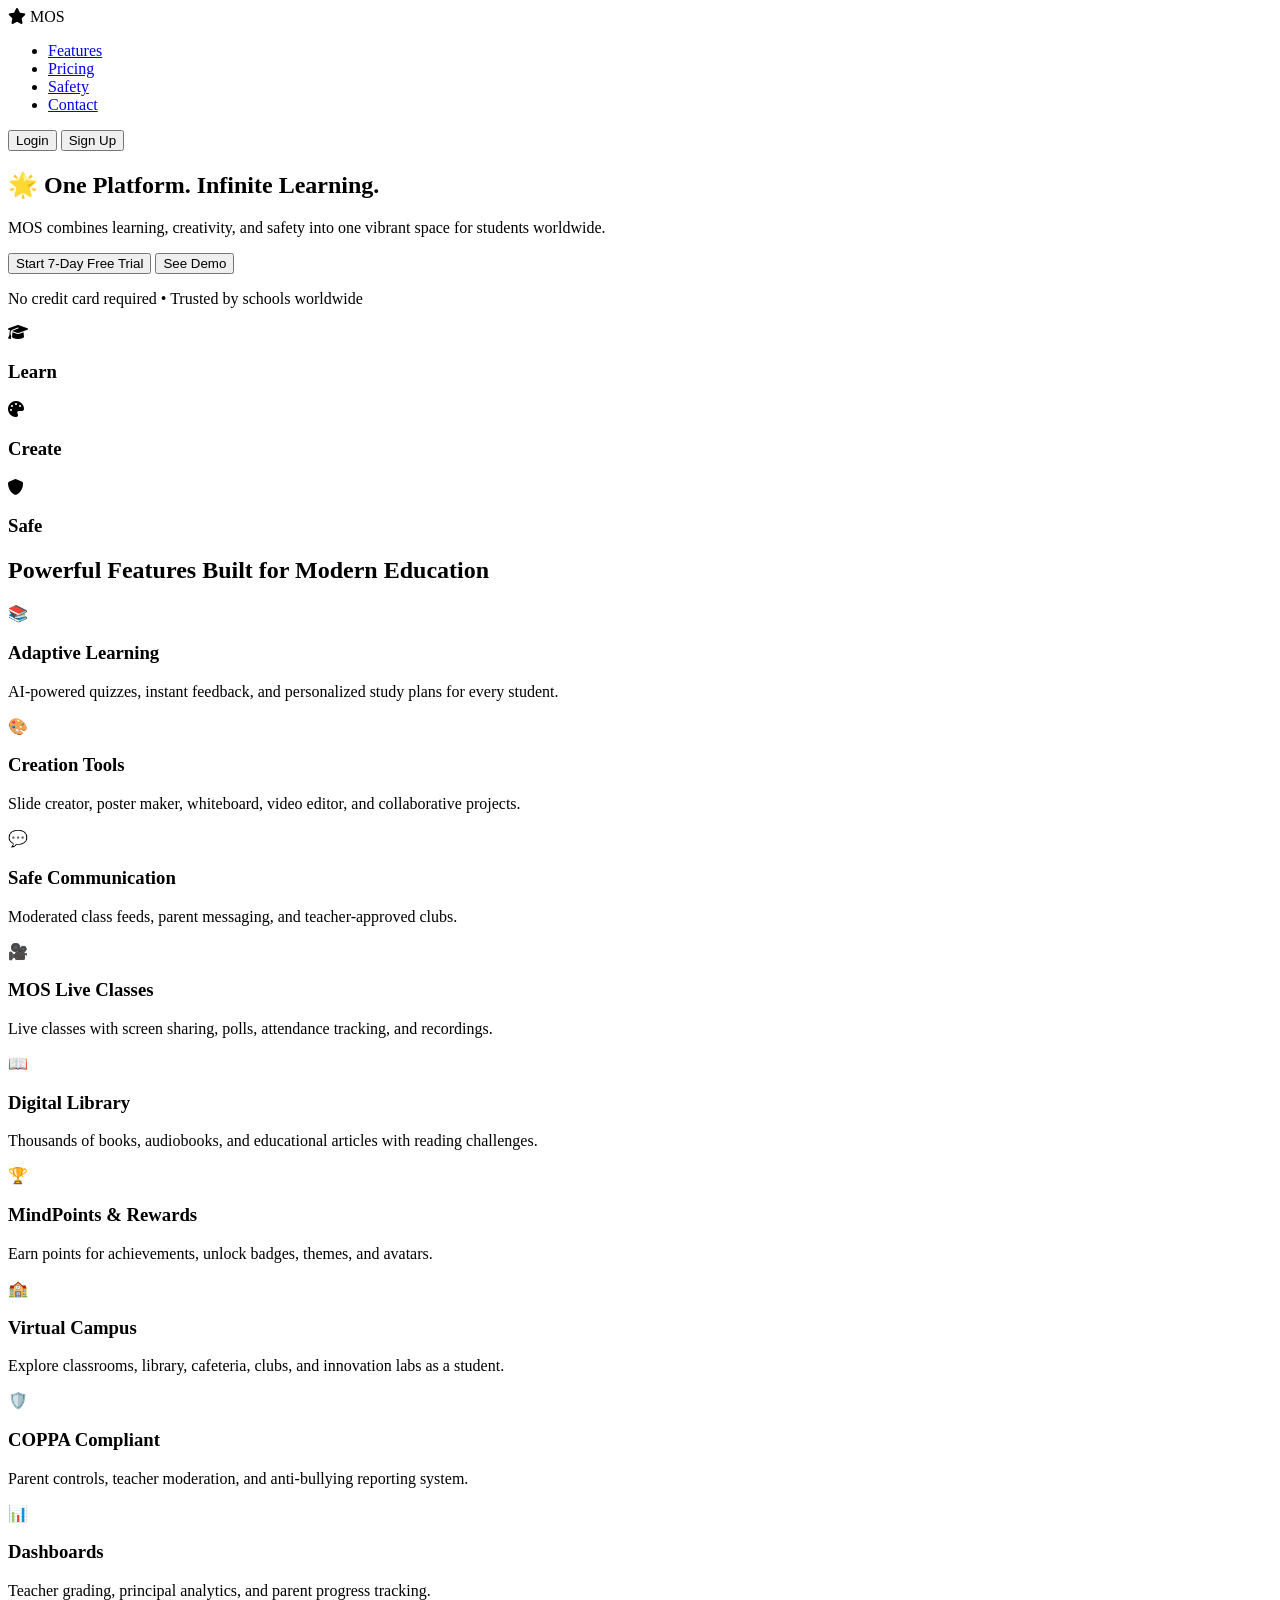
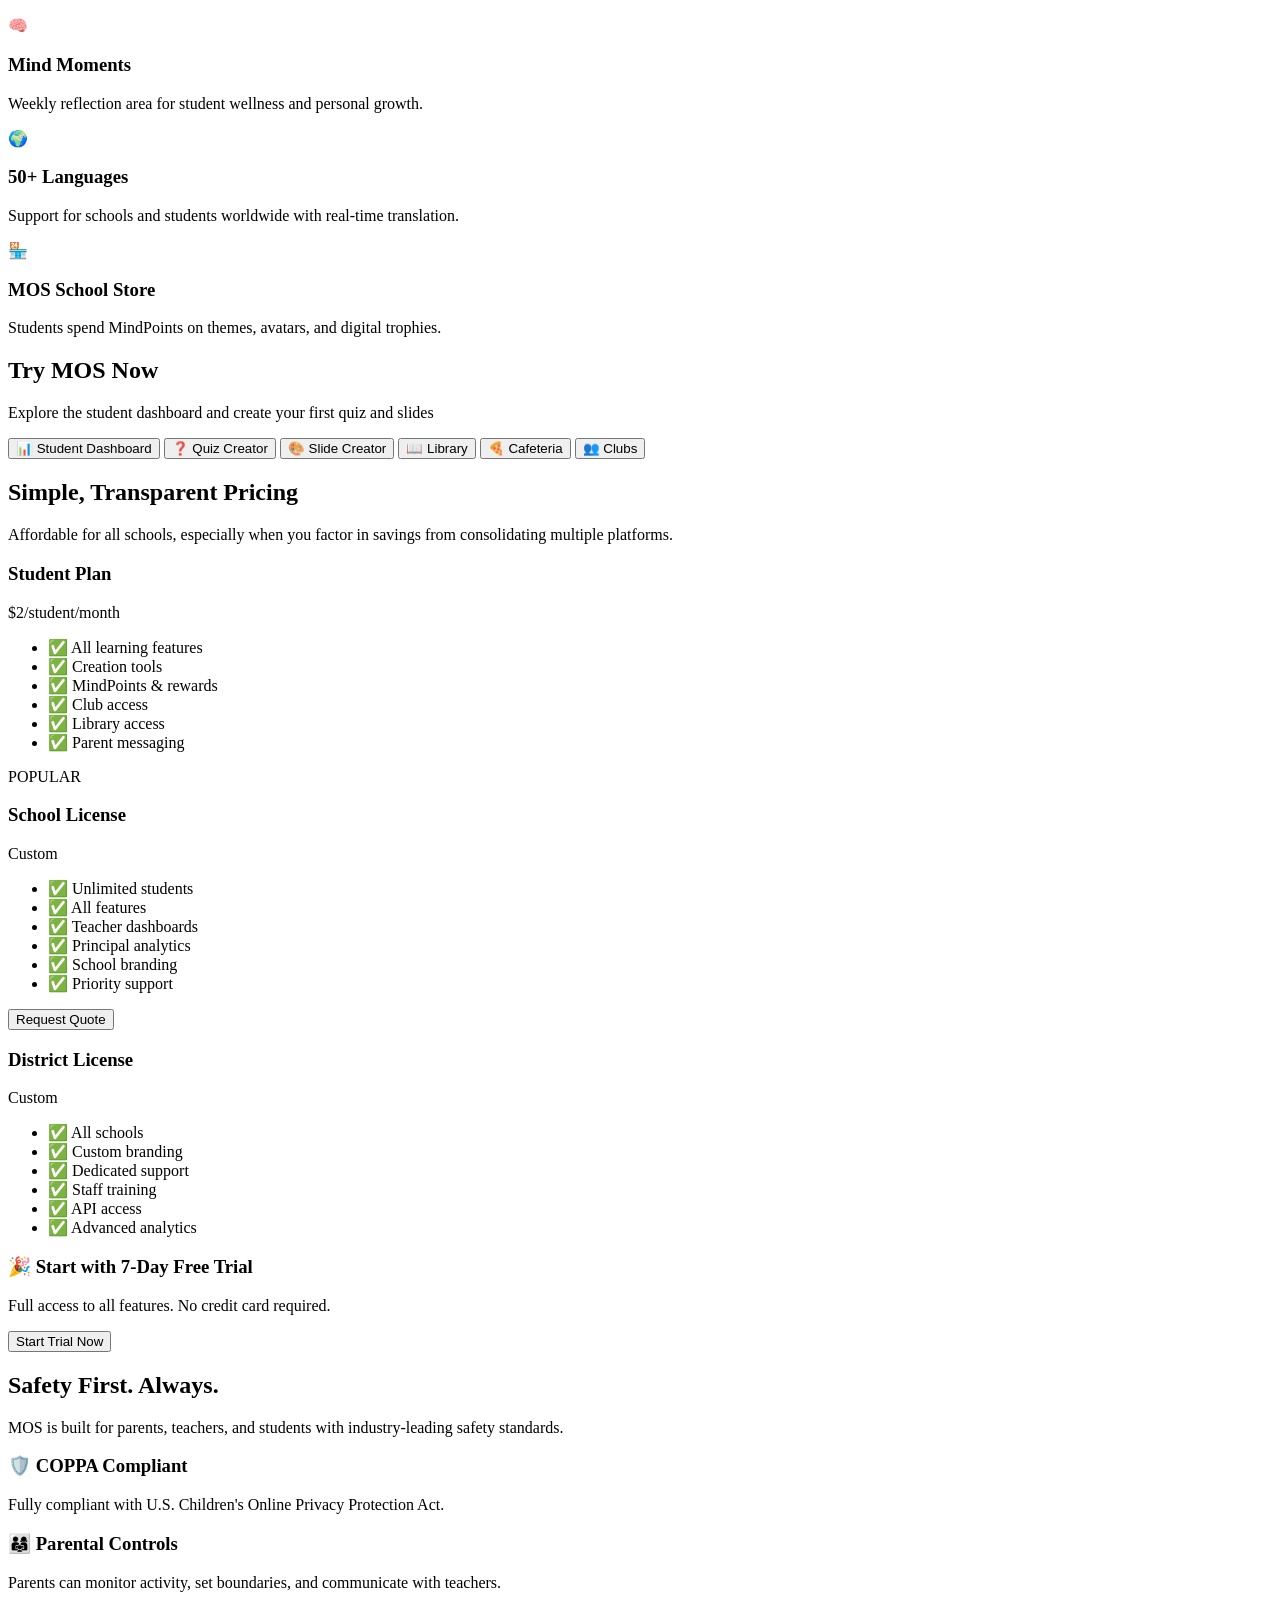
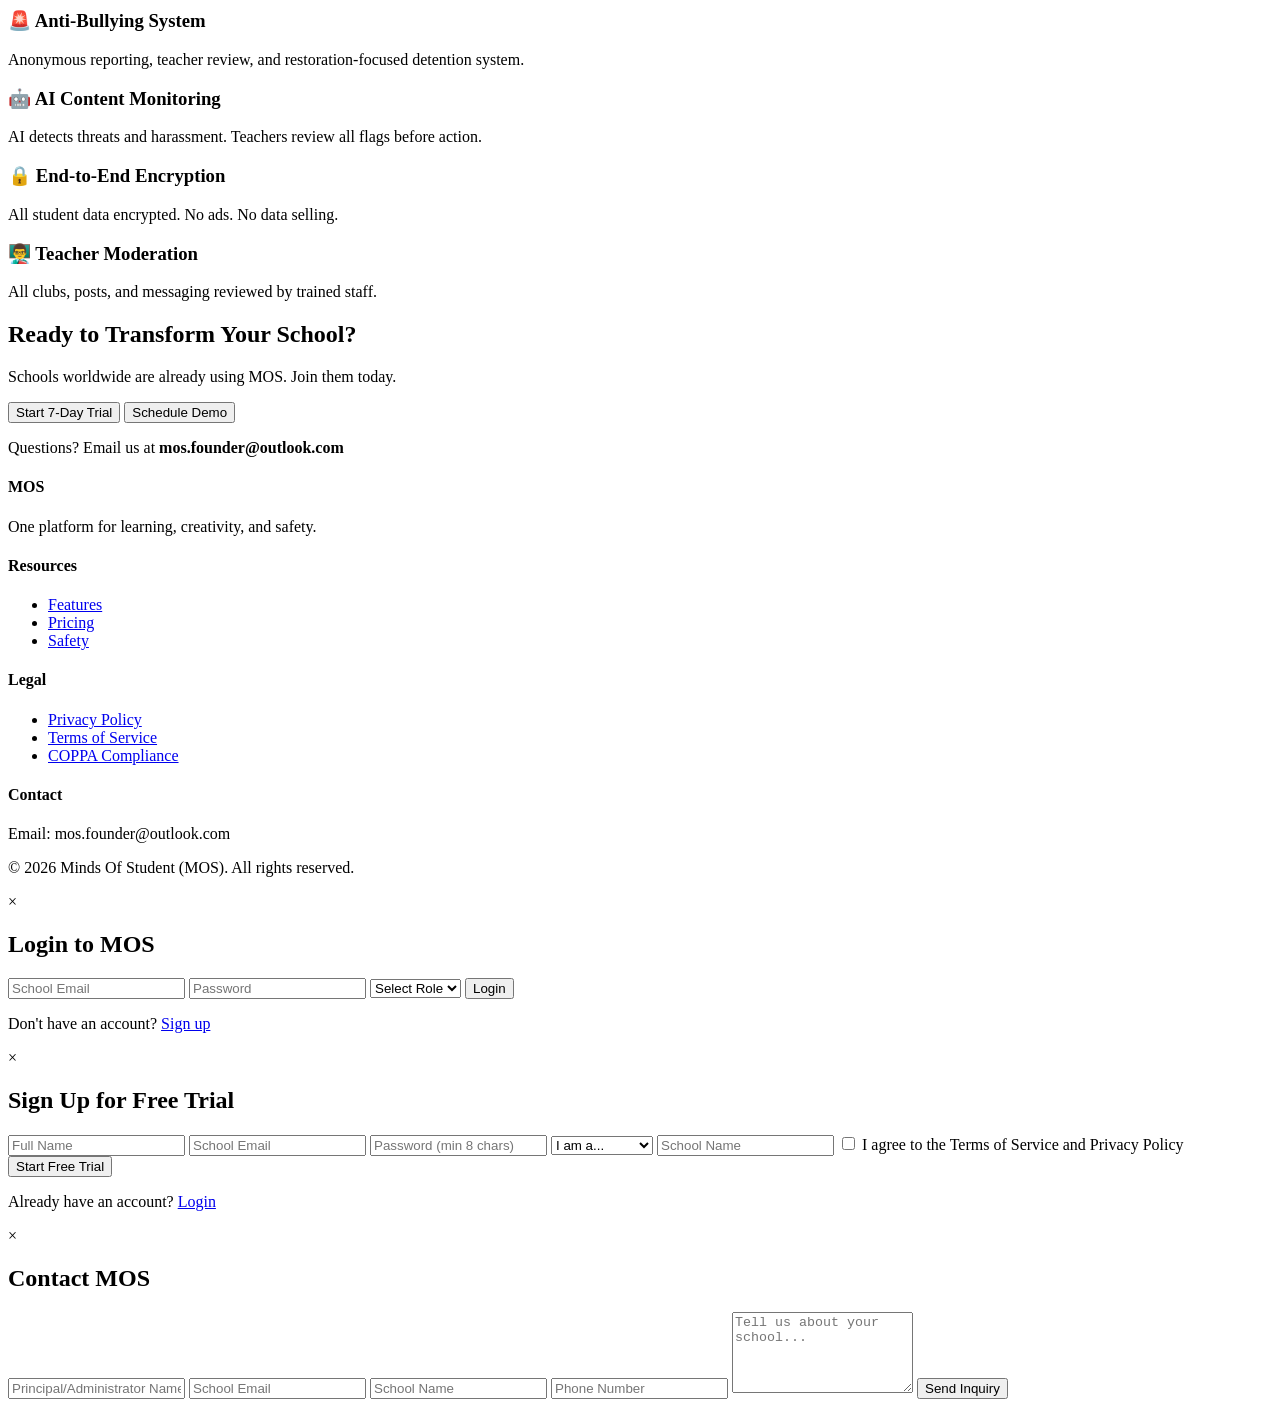
==== index.html @ 11fe9276 "Add MOS landing page with signup and trial" ====
<!DOCTYPE html>
<html lang="en">
<head>
    <meta charset="UTF-8">
    <meta name="viewport" content="width=device-width, initial-scale=1.0">
    <title>MOS - Minds Of Student | All-in-One Learning Platform</title>
    <link rel="stylesheet" href="styles.css">
    <link rel="stylesheet" href="https://cdnjs.cloudflare.com/ajax/libs/font-awesome/6.4.0/css/all.min.css">
</head>
<body>
    <!-- Navigation -->
    <nav class="navbar">
        <div class="container nav-container">
            <div class="logo">
                <i class="fas fa-star"></i>
                <span>MOS</span>
            </div>
            <ul class="nav-links">
                <li><a href="#features">Features</a></li>
                <li><a href="#pricing">Pricing</a></li>
                <li><a href="#safety">Safety</a></li>
                <li><a href="#contact">Contact</a></li>
            </ul>
            <div class="nav-auth">
                <button class="btn-secondary" onclick="openLoginModal()">Login</button>
                <button class="btn-primary" onclick="openSignupModal()">Sign Up</button>
            </div>
        </div>
    </nav>

    <!-- Hero Section -->
    <section class="hero">
        <div class="container hero-container">
            <div class="hero-content">
                <h1>🌟 One Platform. Infinite Learning.</h1>
                <p>MOS combines learning, creativity, and safety into one vibrant space for students worldwide.</p>
                <div class="hero-buttons">
                    <button class="btn-primary btn-large" onclick="openSignupModal()">Start 7-Day Free Trial</button>
                    <button class="btn-secondary btn-large" onclick="document.getElementById('demo').scrollIntoView({behavior: 'smooth'})">See Demo</button>
                </div>
                <p class="hero-note">No credit card required • Trusted by schools worldwide</p>
            </div>
            <div class="hero-image">
                <div class="hero-card">
                    <div class="card-content">
                        <i class="fas fa-graduation-cap"></i>
                        <h3>Learn</h3>
                    </div>
                </div>
                <div class="hero-card">
                    <div class="card-content">
                        <i class="fas fa-palette"></i>
                        <h3>Create</h3>
                    </div>
                </div>
                <div class="hero-card">
                    <div class="card-content">
                        <i class="fas fa-shield"></i>
                        <h3>Safe</h3>
                    </div>
                </div>
            </div>
        </div>
    </section>

    <!-- Features Section -->
    <section id="features" class="features">
        <div class="container">
            <h2>Powerful Features Built for Modern Education</h2>
            
            <div class="features-grid">
                <!-- Learning -->
                <div class="feature-card">
                    <div class="feature-icon">📚</div>
                    <h3>Adaptive Learning</h3>
                    <p>AI-powered quizzes, instant feedback, and personalized study plans for every student.</p>
                </div>

                <!-- Creativity -->
                <div class="feature-card">
                    <div class="feature-icon">🎨</div>
                    <h3>Creation Tools</h3>
                    <p>Slide creator, poster maker, whiteboard, video editor, and collaborative projects.</p>
                </div>

                <!-- Communication -->
                <div class="feature-card">
                    <div class="feature-icon">💬</div>
                    <h3>Safe Communication</h3>
                    <p>Moderated class feeds, parent messaging, and teacher-approved clubs.</p>
                </div>

                <!-- MOS Live -->
                <div class="feature-card">
                    <div class="feature-icon">🎥</div>
                    <h3>MOS Live Classes</h3>
                    <p>Live classes with screen sharing, polls, attendance tracking, and recordings.</p>
                </div>

                <!-- Library -->
                <div class="feature-card">
                    <div class="feature-icon">📖</div>
                    <h3>Digital Library</h3>
                    <p>Thousands of books, audiobooks, and educational articles with reading challenges.</p>
                </div>

                <!-- Gamification -->
                <div class="feature-card">
                    <div class="feature-icon">🏆</div>
                    <h3>MindPoints & Rewards</h3>
                    <p>Earn points for achievements, unlock badges, themes, and avatars.</p>
                </div>

                <!-- Virtual Campus -->
                <div class="feature-card">
                    <div class="feature-icon">🏫</div>
                    <h3>Virtual Campus</h3>
                    <p>Explore classrooms, library, cafeteria, clubs, and innovation labs as a student.</p>
                </div>

                <!-- Safety -->
                <div class="feature-card">
                    <div class="feature-icon">🛡️</div>
                    <h3>COPPA Compliant</h3>
                    <p>Parent controls, teacher moderation, and anti-bullying reporting system.</p>
                </div>

                <!-- Analytics -->
                <div class="feature-card">
                    <div class="feature-icon">📊</div>
                    <h3>Dashboards</h3>
                    <p>Teacher grading, principal analytics, and parent progress tracking.</p>
                </div>

                <!-- Mind Moments -->
                <div class="feature-card">
                    <div class="feature-icon">🧠</div>
                    <h3>Mind Moments</h3>
                    <p>Weekly reflection area for student wellness and personal growth.</p>
                </div>

                <!-- Multilingual -->
                <div class="feature-card">
                    <div class="feature-icon">🌍</div>
                    <h3>50+ Languages</h3>
                    <p>Support for schools and students worldwide with real-time translation.</p>
                </div>

                <!-- School Store -->
                <div class="feature-card">
                    <div class="feature-icon">🏪</div>
                    <h3>MOS School Store</h3>
                    <p>Students spend MindPoints on themes, avatars, and digital trophies.</p>
                </div>
            </div>
        </div>
    </section>

    <!-- Demo Section -->
    <section id="demo" class="demo">
        <div class="container">
            <h2>Try MOS Now</h2>
            <p>Explore the student dashboard and create your first quiz and slides</p>
            
            <div class="demo-buttons">
                <button class="btn-primary" onclick="goToApp('dashboard')">📊 Student Dashboard</button>
                <button class="btn-primary" onclick="goToApp('quiz')">❓ Quiz Creator</button>
                <button class="btn-primary" onclick="goToApp('slides')">🎨 Slide Creator</button>
                <button class="btn-primary" onclick="goToApp('library')">📖 Library</button>
                <button class="btn-primary" onclick="goToApp('cafeteria')">🍕 Cafeteria</button>
                <button class="btn-primary" onclick="goToApp('clubs')">👥 Clubs</button>
            </div>
        </div>
    </section>

    <!-- Pricing Section -->
    <section id="pricing" class="pricing">
        <div class="container">
            <h2>Simple, Transparent Pricing</h2>
            <p>Affordable for all schools, especially when you factor in savings from consolidating multiple platforms.</p>
            
            <div class="pricing-grid">
                <div class="pricing-card">
                    <h3>Student Plan</h3>
                    <p class="price">$2<span>/student/month</span></p>
                    <ul>
                        <li>✅ All learning features</li>
                        <li>✅ Creation tools</li>
                        <li>✅ MindPoints & rewards</li>
                        <li>✅ Club access</li>
                        <li>✅ Library access</li>
                        <li>✅ Parent messaging</li>
                    </ul>
                </div>

                <div class="pricing-card featured">
                    <div class="badge">POPULAR</div>
                    <h3>School License</h3>
                    <p class="price">Custom</p>
                    <ul>
                        <li>✅ Unlimited students</li>
                        <li>✅ All features</li>
                        <li>✅ Teacher dashboards</li>
                        <li>✅ Principal analytics</li>
                        <li>✅ School branding</li>
                        <li>✅ Priority support</li>
                    </ul>
                    <button class="btn-primary btn-full" onclick="openContactModal()">Request Quote</button>
                </div>

                <div class="pricing-card">
                    <h3>District License</h3>
                    <p class="price">Custom</p>
                    <ul>
                        <li>✅ All schools</li>
                        <li>✅ Custom branding</li>
                        <li>✅ Dedicated support</li>
                        <li>✅ Staff training</li>
                        <li>✅ API access</li>
                        <li>✅ Advanced analytics</li>
                    </ul>
                </div>
            </div>

            <div class="trial-banner">
                <h3>🎉 Start with 7-Day Free Trial</h3>
                <p>Full access to all features. No credit card required.</p>
                <button class="btn-primary btn-large" onclick="openSignupModal()">Start Trial Now</button>
            </div>
        </div>
    </section>

    <!-- Safety Section -->
    <section id="safety" class="safety">
        <div class="container">
            <h2>Safety First. Always.</h2>
            <p>MOS is built for parents, teachers, and students with industry-leading safety standards.</p>
            
            <div class="safety-grid">
                <div class="safety-card">
                    <h3>🛡️ COPPA Compliant</h3>
                    <p>Fully compliant with U.S. Children's Online Privacy Protection Act.</p>
                </div>
                <div class="safety-card">
                    <h3>👨‍👩‍👧 Parental Controls</h3>
                    <p>Parents can monitor activity, set boundaries, and communicate with teachers.</p>
                </div>
                <div class="safety-card">
                    <h3>🚨 Anti-Bullying System</h3>
                    <p>Anonymous reporting, teacher review, and restoration-focused detention system.</p>
                </div>
                <div class="safety-card">
                    <h3>🤖 AI Content Monitoring</h3>
                    <p>AI detects threats and harassment. Teachers review all flags before action.</p>
                </div>
                <div class="safety-card">
                    <h3>🔒 End-to-End Encryption</h3>
                    <p>All student data encrypted. No ads. No data selling.</p>
                </div>
                <div class="safety-card">
                    <h3>👨‍🏫 Teacher Moderation</h3>
                    <p>All clubs, posts, and messaging reviewed by trained staff.</p>
                </div>
            </div>
        </div>
    </section>

    <!-- Contact Section -->
    <section id="contact" class="contact">
        <div class="container">
            <h2>Ready to Transform Your School?</h2>
            <p>Schools worldwide are already using MOS. Join them today.</p>
            
            <div class="contact-buttons">
                <button class="btn-primary btn-large" onclick="openSignupModal()">Start 7-Day Trial</button>
                <button class="btn-secondary btn-large" onclick="openContactModal()">Schedule Demo</button>
            </div>

            <div class="contact-info">
                <p>Questions? Email us at <strong>mos.founder@outlook.com</strong></p>
            </div>
        </div>
    </section>

    <!-- Footer -->
    <footer class="footer">
        <div class="container">
            <div class="footer-content">
                <div class="footer-section">
                    <h4>MOS</h4>
                    <p>One platform for learning, creativity, and safety.</p>
                </div>
                <div class="footer-section">
                    <h4>Resources</h4>
                    <ul>
                        <li><a href="#features">Features</a></li>
                        <li><a href="#pricing">Pricing</a></li>
                        <li><a href="#safety">Safety</a></li>
                    </ul>
                </div>
                <div class="footer-section">
                    <h4>Legal</h4>
                    <ul>
                        <li><a href="#privacy">Privacy Policy</a></li>
                        <li><a href="#terms">Terms of Service</a></li>
                        <li><a href="#coppa">COPPA Compliance</a></li>
                    </ul>
                </div>
                <div class="footer-section">
                    <h4>Contact</h4>
                    <p>Email: mos.founder@outlook.com</p>
                </div>
            </div>
            <div class="footer-bottom">
                <p>&copy; 2026 Minds Of Student (MOS). All rights reserved.</p>
            </div>
        </div>
    </footer>

    <!-- Login Modal -->
    <div id="loginModal" class="modal">
        <div class="modal-content">
            <span class="close" onclick="closeLoginModal()">&times;</span>
            <h2>Login to MOS</h2>
            <form onsubmit="handleLogin(event)">
                <input type="email" placeholder="School Email" required>
                <input type="password" placeholder="Password" required>
                <select required>
                    <option value="">Select Role</option>
                    <option value="student">Student</option>
                    <option value="teacher">Teacher</option>
                    <option value="staff">Staff</option>
                    <option value="parent">Parent</option>
                </select>
                <button type="submit" class="btn-primary btn-full">Login</button>
            </form>
            <p>Don't have an account? <a href="#" onclick="openSignupModal(); closeLoginModal();">Sign up</a></p>
        </div>
    </div>

    <!-- Signup Modal -->
    <div id="signupModal" class="modal">
        <div class="modal-content">
            <span class="close" onclick="closeSignupModal()">&times;</span>
            <h2>Sign Up for Free Trial</h2>
            <form onsubmit="handleSignup(event)">
                <input type="text" placeholder="Full Name" required>
                <input type="email" placeholder="School Email" required>
                <input type="password" placeholder="Password (min 8 chars)" minlength="8" required>
                <select required>
                    <option value="">I am a...</option>
                    <option value="student">Student</option>
                    <option value="teacher">Teacher</option>
                    <option value="staff">Staff Member</option>
                    <option value="parent">Parent</option>
                </select>
                <input type="text" placeholder="School Name" required>
                <label>
                    <input type="checkbox" required>
                    I agree to the Terms of Service and Privacy Policy
                </label>
                <button type="submit" class="btn-primary btn-full">Start Free Trial</button>
            </form>
            <p>Already have an account? <a href="#" onclick="openLoginModal(); closeSignupModal();">Login</a></p>
        </div>
    </div>

    <!-- Contact Modal -->
    <div id="contactModal" class="modal">
        <div class="modal-content">
            <span class="close" onclick="closeContactModal()">&times;</span>
            <h2>Contact MOS</h2>
            <form onsubmit="handleContact(event)">
                <input type="text" placeholder="Principal/Administrator Name" required>
                <input type="email" placeholder="School Email" required>
                <input type="text" placeholder="School Name" required>
                <input type="tel" placeholder="Phone Number" required>
                <textarea placeholder="Tell us about your school..." rows="5" required></textarea>
                <button type="submit" class="btn-primary btn-full">Send Inquiry</button>
            </form>
        </div>
    </div>

    <script src="app.js"></script>
</body>
</html>
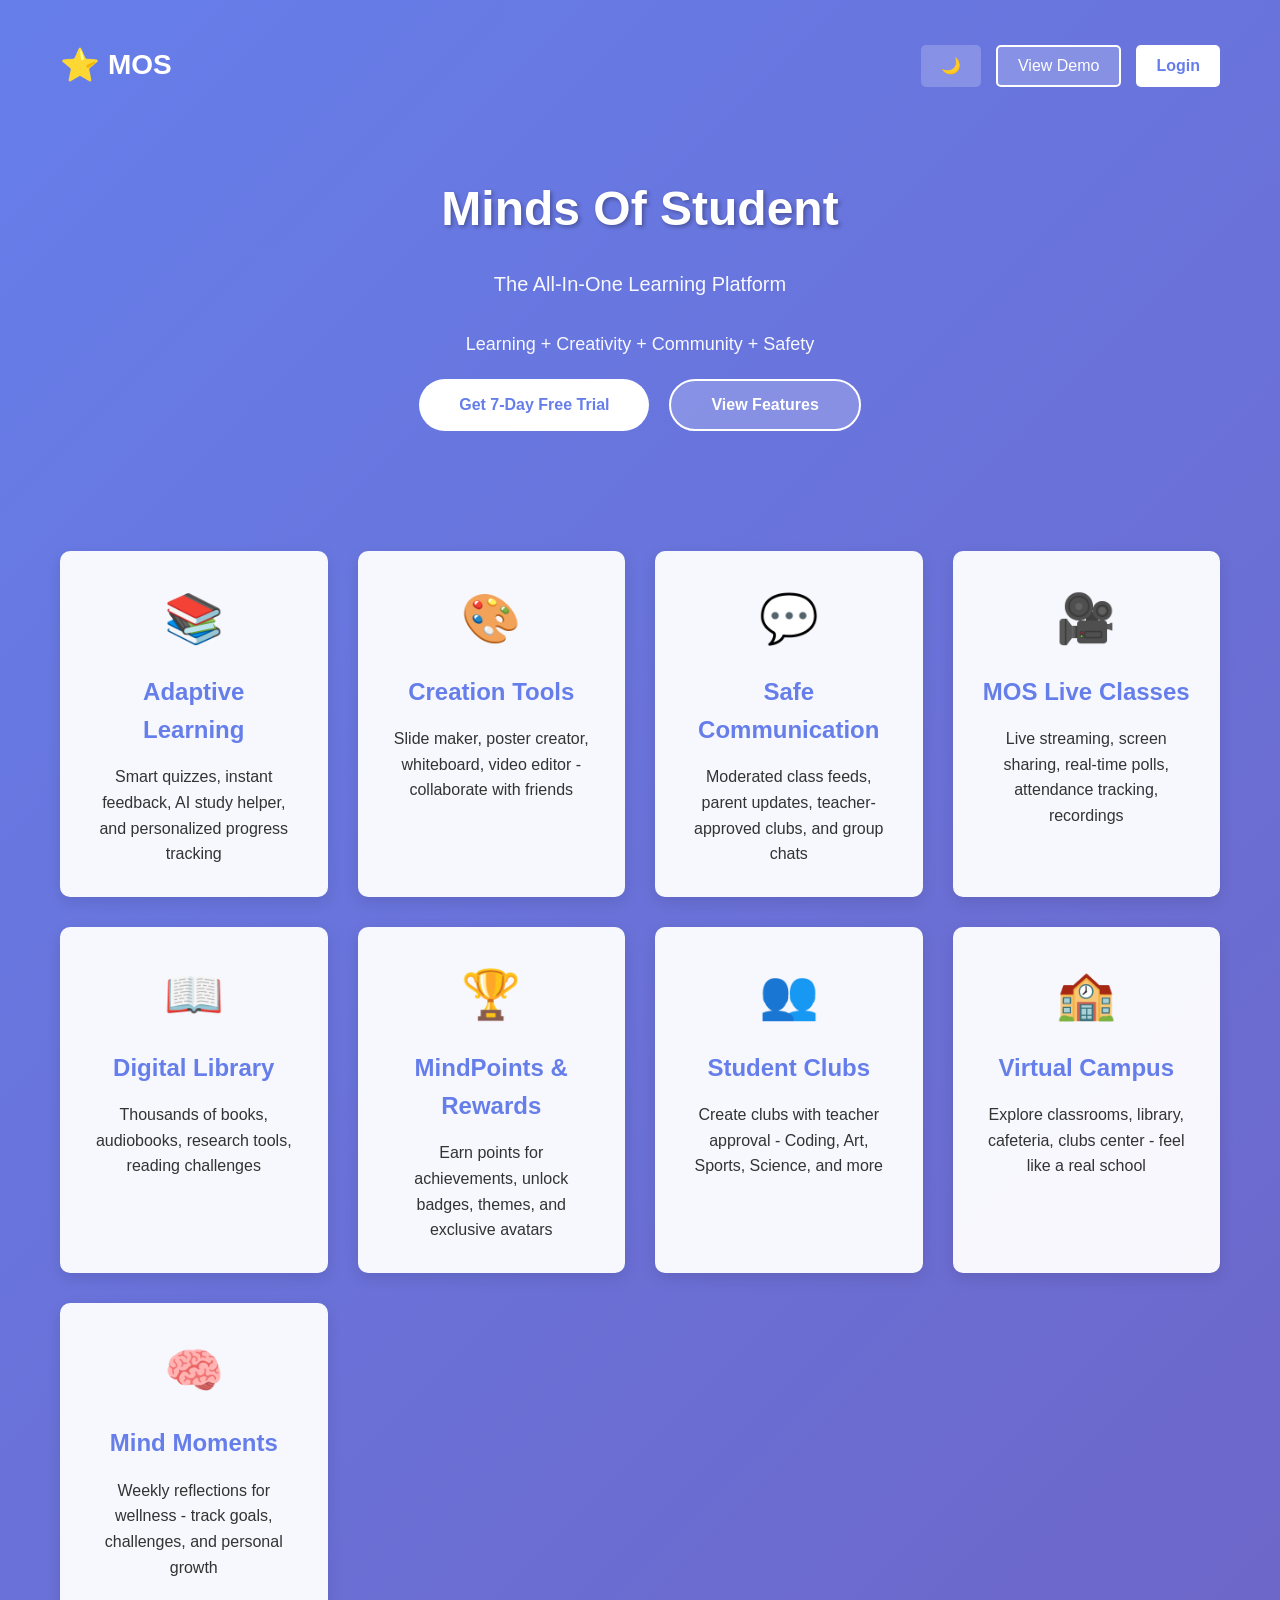
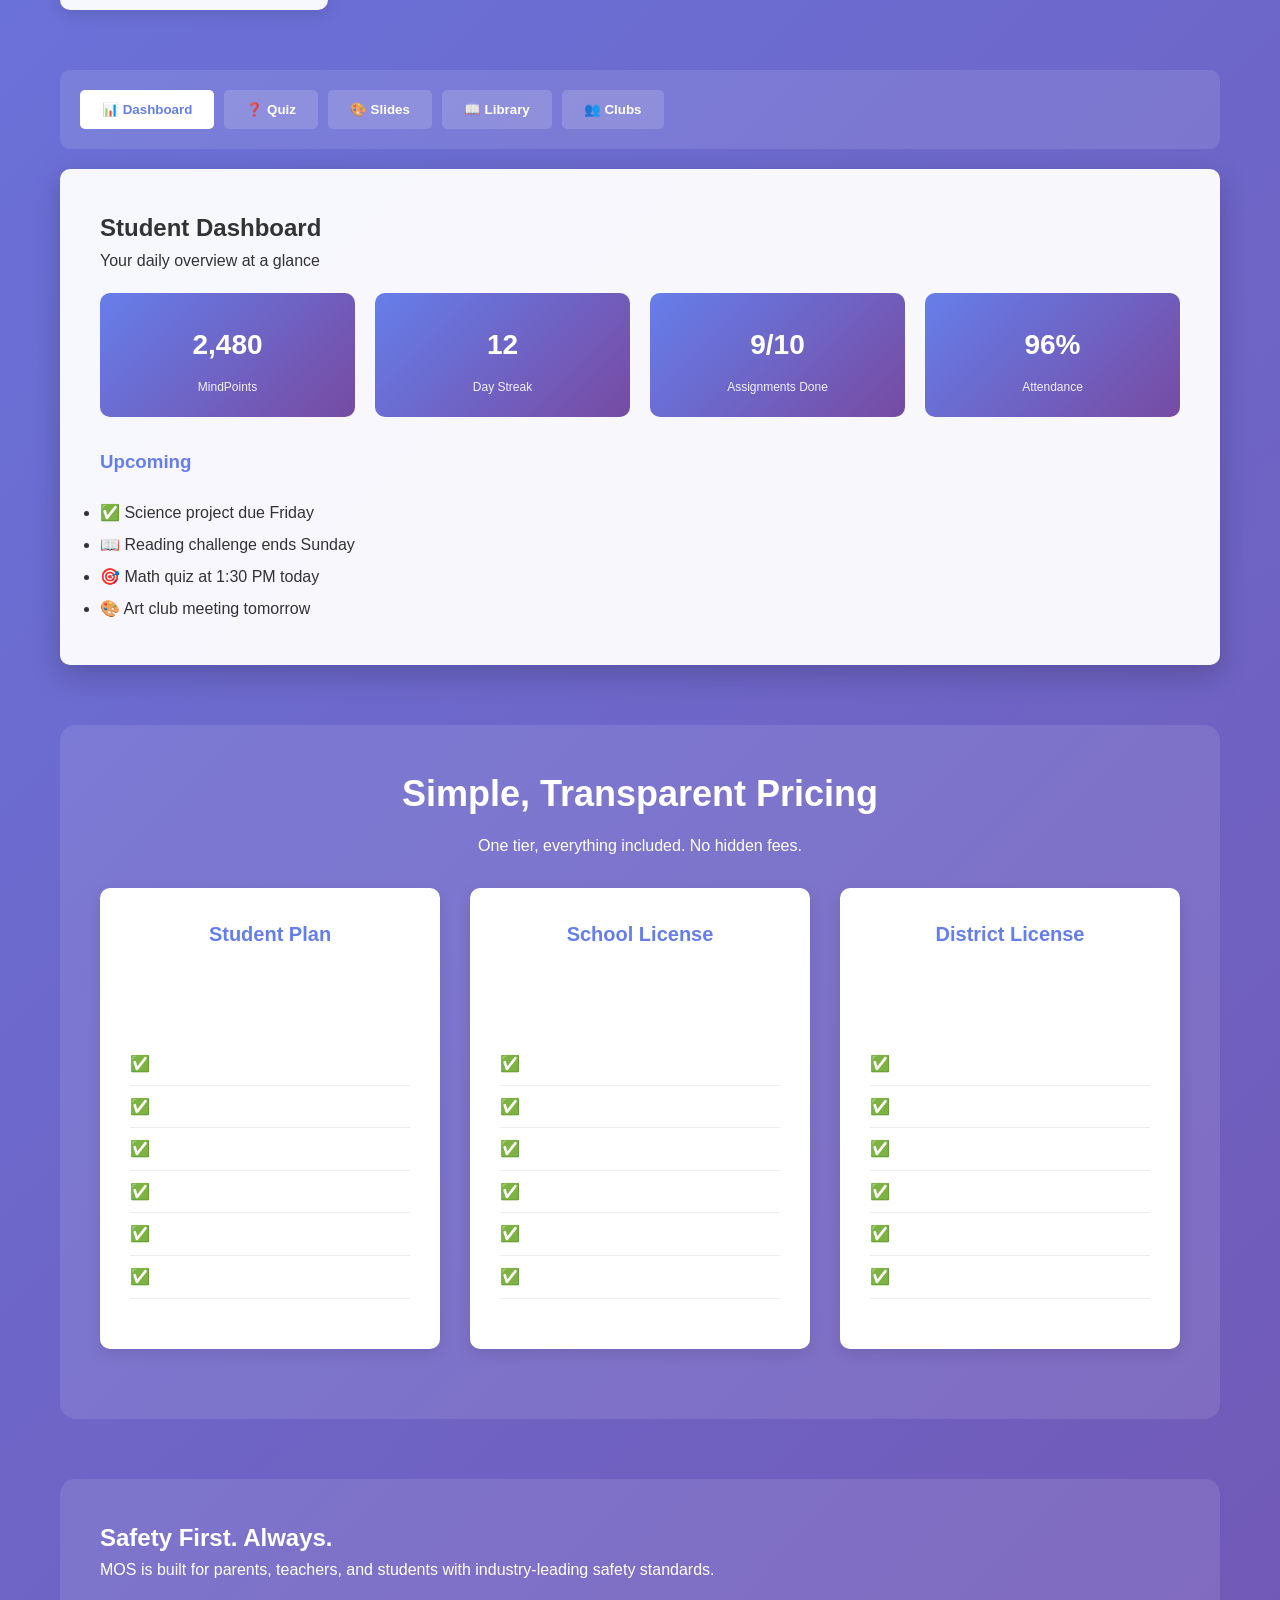
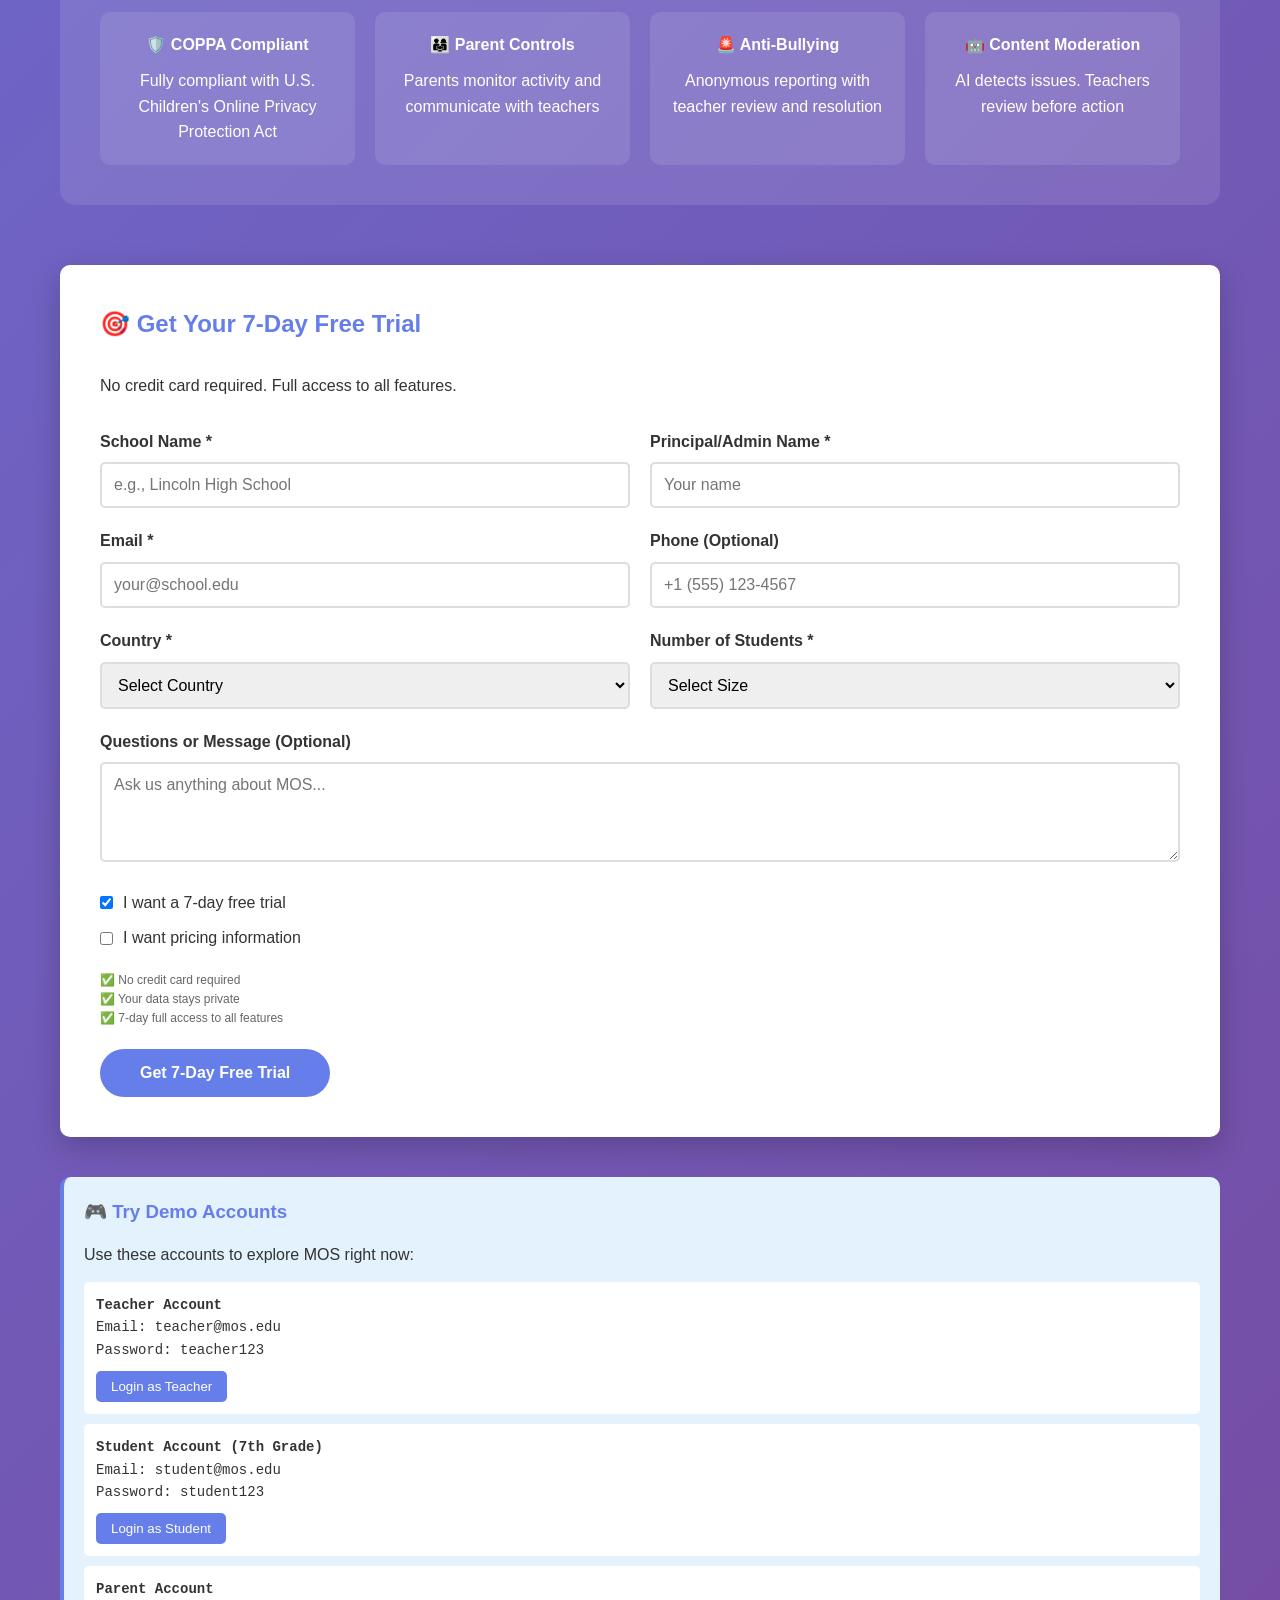
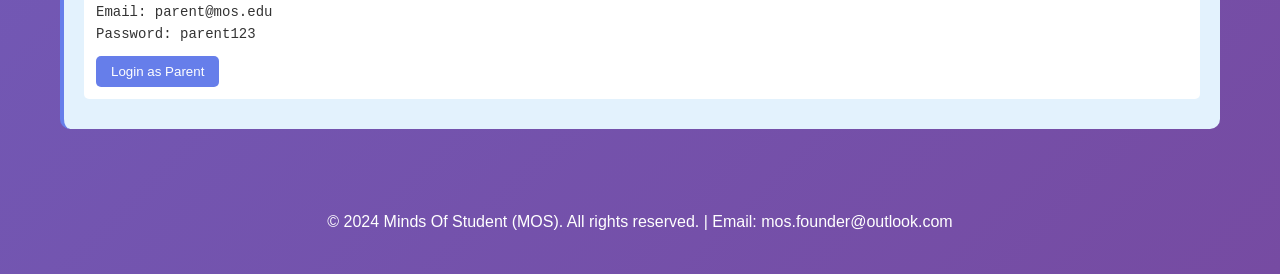
==== commit 057e348a: "Rebuild MOS with professional design matching StudentCircle style" ====
--- a/index.html
+++ b/index.html
@@ -3,186 +3,917 @@
 <head>
     <meta charset="UTF-8">
     <meta name="viewport" content="width=device-width, initial-scale=1.0">
-    <title>MOS - Minds Of Student | All-in-One Learning Platform</title>
-    <link rel="stylesheet" href="styles.css">
-    <link rel="stylesheet" href="https://cdnjs.cloudflare.com/ajax/libs/font-awesome/6.4.0/css/all.min.css">
+    <title>MOS - Minds Of Student | All-In-One Learning Platform</title>
+    <style>
+        * {
+            margin: 0;
+            padding: 0;
+            box-sizing: border-box;
+        }
+        
+        body {
+            font-family: 'Segoe UI', Tahoma, Geneva, Verdana, sans-serif;
+            line-height: 1.6;
+            color: #333;
+            background: linear-gradient(135deg, #667eea 0%, #764ba2 100%);
+            min-height: 100vh;
+        }
+        
+        body.dark-mode {
+            background: linear-gradient(135deg, #1a1a2e 0%, #16213e 100%);
+            color: #fff;
+        }
+        
+        .container {
+            max-width: 1200px;
+            margin: 0 auto;
+            padding: 20px;
+        }
+        
+        header {
+            display: flex;
+            justify-content: space-between;
+            align-items: center;
+            padding: 20px 0;
+            color: white;
+        }
+        
+        .logo {
+            font-size: 28px;
+            font-weight: bold;
+            display: flex;
+            align-items: center;
+            gap: 8px;
+        }
+        
+        .logo-star {
+            font-size: 32px;
+        }
+        
+        .nav-buttons {
+            display: flex;
+            gap: 15px;
+        }
+        
+        .nav-buttons button {
+            padding: 10px 20px;
+            border: none;
+            border-radius: 5px;
+            cursor: pointer;
+            font-size: 16px;
+            transition: all 0.3s;
+        }
+        
+        .nav-buttons .login-btn {
+            background: white;
+            color: #667eea;
+            font-weight: bold;
+        }
+        
+        .nav-buttons .login-btn:hover {
+            transform: scale(1.05);
+        }
+        
+        .nav-buttons .demo-btn {
+            background: rgba(255,255,255,0.2);
+            color: white;
+            border: 2px solid white;
+        }
+        
+        .nav-buttons .demo-btn:hover {
+            background: rgba(255,255,255,0.3);
+        }
+        
+        .theme-toggle {
+            background: rgba(255,255,255,0.2);
+            color: white;
+            border: none;
+            padding: 10px 15px;
+            border-radius: 5px;
+            cursor: pointer;
+            font-size: 20px;
+        }
+        
+        .hero {
+            text-align: center;
+            color: white;
+            padding: 60px 20px;
+        }
+        
+        .hero h1 {
+            font-size: 48px;
+            margin-bottom: 20px;
+            text-shadow: 2px 2px 4px rgba(0,0,0,0.3);
+        }
+        
+        .hero p {
+            font-size: 20px;
+            margin-bottom: 30px;
+            opacity: 0.95;
+        }
+        
+        .hero-buttons {
+            display: flex;
+            gap: 20px;
+            justify-content: center;
+            flex-wrap: wrap;
+        }
+        
+        .btn-primary, .btn-secondary {
+            padding: 15px 40px;
+            font-size: 16px;
+            border: none;
+            border-radius: 50px;
+            cursor: pointer;
+            font-weight: bold;
+            transition: all 0.3s;
+        }
+        
+        .btn-primary {
+            background: white;
+            color: #667eea;
+        }
+        
+        .btn-primary:hover {
+            transform: scale(1.05);
+            box-shadow: 0 10px 30px rgba(0,0,0,0.2);
+        }
+        
+        .btn-secondary {
+            background: rgba(255,255,255,0.2);
+            color: white;
+            border: 2px solid white;
+        }
+        
+        .btn-secondary:hover {
+            background: rgba(255,255,255,0.3);
+        }
+        
+        .features {
+            display: grid;
+            grid-template-columns: repeat(auto-fit, minmax(250px, 1fr));
+            gap: 30px;
+            margin: 60px 0;
+        }
+        
+        .feature-card {
+            background: rgba(255,255,255,0.95);
+            padding: 30px;
+            border-radius: 10px;
+            text-align: center;
+            box-shadow: 0 5px 15px rgba(0,0,0,0.1);
+            transition: all 0.3s;
+        }
+        
+        body.dark-mode .feature-card {
+            background: rgba(30,30,46,0.95);
+            color: white;
+        }
+        
+        .feature-card:hover {
+            transform: translateY(-10px);
+            box-shadow: 0 15px 30px rgba(0,0,0,0.2);
+        }
+        
+        .feature-card h3 {
+            font-size: 24px;
+            margin: 15px 0;
+            color: #667eea;
+        }
+        
+        body.dark-mode .feature-card h3 {
+            color: #00d4ff;
+        }
+        
+        .feature-icon {
+            font-size: 48px;
+        }
+        
+        .demo-tabs {
+            background: rgba(255,255,255,0.1);
+            padding: 20px;
+            border-radius: 10px;
+            margin: 40px 0 20px 0;
+            display: flex;
+            gap: 10px;
+            flex-wrap: wrap;
+        }
+        
+        .demo-tab {
+            background: rgba(255,255,255,0.15);
+            color: white;
+            border: 2px solid transparent;
+            padding: 10px 20px;
+            border-radius: 5px;
+            cursor: pointer;
+            transition: all 0.3s;
+            font-weight: bold;
+        }
+        
+        .demo-tab.active {
+            background: white;
+            color: #667eea;
+            border-color: white;
+        }
+        
+        .demo-tab:hover {
+            background: rgba(255,255,255,0.25);
+        }
+        
+        .demo-section {
+            background: rgba(255,255,255,0.95);
+            padding: 40px;
+            border-radius: 10px;
+            margin: 20px 0 40px 0;
+            box-shadow: 0 10px 30px rgba(0,0,0,0.2);
+            display: none;
+        }
+        
+        body.dark-mode .demo-section {
+            background: rgba(30,30,46,0.95);
+            color: white;
+        }
+        
+        .demo-section.active {
+            display: block;
+            animation: fadeIn 0.3s ease;
+        }
+        
+        @keyframes fadeIn {
+            from { opacity: 0; }
+            to { opacity: 1; }
+        }
+        
+        .dashboard-grid {
+            display: grid;
+            grid-template-columns: repeat(auto-fit, minmax(200px, 1fr));
+            gap: 20px;
+            margin: 20px 0;
+        }
+        
+        .dashboard-card {
+            background: linear-gradient(135deg, #667eea 0%, #764ba2 100%);
+            color: white;
+            padding: 20px;
+            border-radius: 10px;
+            text-align: center;
+        }
+        
+        .dashboard-card h3 {
+            font-size: 28px;
+            margin: 10px 0;
+        }
+        
+        .dashboard-card p {
+            font-size: 12px;
+            opacity: 0.9;
+        }
+        
+        .quiz-demo {
+            background: #f5f5f5;
+            padding: 20px;
+            border-radius: 10px;
+            margin: 15px 0;
+        }
+        
+        body.dark-mode .quiz-demo {
+            background: rgba(255,255,255,0.05);
+        }
+        
+        .quiz-question {
+            font-weight: bold;
+            margin-bottom: 15px;
+            font-size: 16px;
+        }
+        
+        .quiz-options {
+            display: grid;
+            gap: 10px;
+        }
+        
+        .quiz-option {
+            background: white;
+            border: 2px solid #ddd;
+            padding: 10px;
+            border-radius: 5px;
+            cursor: pointer;
+            transition: all 0.3s;
+        }
+        
+        body.dark-mode .quiz-option {
+            background: rgba(255,255,255,0.08);
+            border-color: #444;
+        }
+        
+        .quiz-option:hover {
+            border-color: #667eea;
+        }
+        
+        .quiz-option.selected {
+            background: #667eea;
+            color: white;
+            border-color: #667eea;
+        }
+        
+        .slides-demo {
+            background: linear-gradient(135deg, #667eea20 0%, #764ba220 100%);
+            padding: 30px;
+            border-radius: 10px;
+            margin: 15px 0;
+            min-height: 200px;
+            display: flex;
+            flex-direction: column;
+            justify-content: center;
+        }
+        
+        .slide-preview {
+            font-size: 48px;
+            margin-bottom: 20px;
+        }
+        
+        .slide-title {
+            font-size: 24px;
+            font-weight: bold;
+            margin-bottom: 10px;
+            color: #667eea;
+        }
+        
+        body.dark-mode .slide-title {
+            color: #00d4ff;
+        }
+        
+        .library-grid {
+            display: grid;
+            grid-template-columns: repeat(auto-fill, minmax(150px, 1fr));
+            gap: 15px;
+            margin: 20px 0;
+        }
+        
+        .book-card {
+            background: linear-gradient(135deg, #667eea 0%, #764ba2 100%);
+            color: white;
+            padding: 20px;
+            border-radius: 10px;
+            text-align: center;
+            cursor: pointer;
+            transition: all 0.3s;
+        }
+        
+        .book-card:hover {
+            transform: translateY(-5px);
+            box-shadow: 0 10px 20px rgba(0,0,0,0.2);
+        }
+        
+        .book-icon {
+            font-size: 40px;
+            margin-bottom: 10px;
+        }
+        
+        .book-title {
+            font-weight: bold;
+            font-size: 14px;
+        }
+        
+        .pricing-section {
+            background: rgba(255,255,255,0.1);
+            padding: 40px;
+            border-radius: 15px;
+            text-align: center;
+            color: white;
+            margin: 60px 0;
+        }
+        
+        body.dark-mode .pricing-section {
+            background: rgba(30,30,46,0.5);
+        }
+        
+        .pricing-section h2 {
+            font-size: 36px;
+            margin-bottom: 10px;
+        }
+        
+        .price {
+            font-size: 48px;
+            font-weight: bold;
+            margin: 20px 0;
+        }
+        
+        .pricing-grid {
+            display: grid;
+            grid-template-columns: repeat(auto-fit, minmax(250px, 1fr));
+            gap: 30px;
+            margin: 30px 0;
+        }
+        
+        .pricing-card {
+            background: white;
+            padding: 30px;
+            border-radius: 10px;
+            text-align: center;
+            box-shadow: 0 5px 15px rgba(0,0,0,0.1);
+            transition: all 0.3s;
+        }
+        
+        body.dark-mode .pricing-card {
+            background: rgba(30,30,46,0.95);
+            color: white;
+        }
+        
+        .pricing-card:hover {
+            transform: translateY(-10px);
+        }
+        
+        .pricing-card h3 {
+            color: #667eea;
+            font-size: 20px;
+        }
+        
+        body.dark-mode .pricing-card h3 {
+            color: #00d4ff;
+        }
+        
+        .pricing-card .price {
+            font-size: 36px;
+            margin: 15px 0;
+        }
+        
+        .pricing-card ul {
+            text-align: left;
+            margin: 20px 0;
+            list-style: none;
+        }
+        
+        .pricing-card li {
+            padding: 8px 0;
+            border-bottom: 1px solid #eee;
+        }
+        
+        body.dark-mode .pricing-card li {
+            border-bottom-color: #333;
+        }
+        
+        .form-section {
+            background: white;
+            padding: 40px;
+            border-radius: 10px;
+            margin: 40px 0;
+            box-shadow: 0 10px 30px rgba(0,0,0,0.2);
+        }
+        
+        body.dark-mode .form-section {
+            background: #1a1a2e;
+            color: white;
+        }
+        
+        .form-section h2 {
+            margin-bottom: 30px;
+            color: #667eea;
+        }
+        
+        body.dark-mode .form-section h2 {
+            color: #00d4ff;
+        }
+        
+        .form-group {
+            margin-bottom: 20px;
+        }
+        
+        .form-group label {
+            display: block;
+            margin-bottom: 8px;
+            font-weight: bold;
+        }
+        
+        .form-group input,
+        .form-group select,
+        .form-group textarea {
+            width: 100%;
+            padding: 12px;
+            border: 2px solid #ddd;
+            border-radius: 5px;
+            font-size: 16px;
+            font-family: inherit;
+        }
+        
+        body.dark-mode .form-group input,
+        body.dark-mode .form-group select,
+        body.dark-mode .form-group textarea {
+            background: #16213e;
+            color: white;
+            border-color: #444;
+        }
+        
+        .form-group input:focus,
+        .form-group select:focus,
+        .form-group textarea:focus {
+            outline: none;
+            border-color: #667eea;
+            box-shadow: 0 0 5px rgba(102,126,234,0.3);
+        }
+        
+        .form-row {
+            display: grid;
+            grid-template-columns: repeat(auto-fit, minmax(200px, 1fr));
+            gap: 20px;
+        }
+        
+        .checkbox-group {
+            margin: 20px 0;
+        }
+        
+        .checkbox-group label {
+            display: flex;
+            align-items: center;
+            gap: 10px;
+            margin: 10px 0;
+        }
+        
+        .checkbox-group input[type="checkbox"] {
+            width: auto;
+        }
+        
+        .form-section button {
+            background: #667eea;
+            color: white;
+            padding: 15px 40px;
+            border: none;
+            border-radius: 50px;
+            font-size: 16px;
+            font-weight: bold;
+            cursor: pointer;
+            transition: all 0.3s;
+        }
+        
+        .form-section button:hover {
+            background: #5568d3;
+            transform: scale(1.05);
+        }
+        
+        .demo-accounts {
+            background: #e3f2fd;
+            padding: 20px;
+            border-radius: 10px;
+            margin: 30px 0;
+            border-left: 4px solid #667eea;
+        }
+        
+        body.dark-mode .demo-accounts {
+            background: rgba(0,100,200,0.1);
+            border-left-color: #00d4ff;
+        }
+        
+        .demo-accounts h3 {
+            margin-bottom: 15px;
+            color: #667eea;
+        }
+        
+        body.dark-mode .demo-accounts h3 {
+            color: #00d4ff;
+        }
+        
+        .account-item {
+            background: white;
+            padding: 12px;
+            border-radius: 5px;
+            margin: 10px 0;
+            font-family: 'Courier New', monospace;
+            font-size: 14px;
+        }
+        
+        body.dark-mode .account-item {
+            background: rgba(30,30,46,0.8);
+            color: #00d4ff;
+        }
+        
+        .account-item button {
+            margin-top: 10px;
+            padding: 8px 15px;
+            background: #667eea;
+            color: white;
+            border: none;
+            border-radius: 5px;
+            cursor: pointer;
+            transition: all 0.3s;
+        }
+        
+        .account-item button:hover {
+            background: #5568d3;
+        }
+        
+        footer {
+            text-align: center;
+            padding: 20px;
+            color: white;
+            margin-top: 60px;
+        }
+        
+        .success-message {
+            display: none;
+            background: #4caf50;
+            color: white;
+            padding: 20px;
+            border-radius: 5px;
+            margin-bottom: 20px;
+            animation: slideIn 0.3s ease;
+        }
+        
+        @keyframes slideIn {
+            from {
+                transform: translateY(-20px);
+                opacity: 0;
+            }
+            to {
+                transform: translateY(0);
+                opacity: 1;
+            }
+        }
+        
+        .safety-section {
+            background: rgba(255,255,255,0.1);
+            padding: 40px;
+            border-radius: 15px;
+            color: white;
+            margin: 60px 0;
+        }
+        
+        .safety-grid {
+            display: grid;
+            grid-template-columns: repeat(auto-fit, minmax(200px, 1fr));
+            gap: 20px;
+            margin-top: 30px;
+        }
+        
+        .safety-item {
+            background: rgba(255,255,255,0.1);
+            padding: 20px;
+            border-radius: 10px;
+            text-align: center;
+        }
+        
+        .safety-item h4 {
+            margin-bottom: 10px;
+        }
+        
+        @media (max-width: 768px) {
+            .hero h1 {
+                font-size: 32px;
+            }
+            
+            .hero-buttons {
+                flex-direction: column;
+            }
+            
+            .nav-buttons {
+                flex-wrap: wrap;
+            }
+            
+            .demo-tabs {
+                flex-direction: column;
+            }
+        }
+    </style>
 </head>
 <body>
-    <!-- Navigation -->
-    <nav class="navbar">
-        <div class="container nav-container">
+    <div class="container">
+        <header>
             <div class="logo">
-                <i class="fas fa-star"></i>
-                <span>MOS</span>
-            </div>
-            <ul class="nav-links">
-                <li><a href="#features">Features</a></li>
-                <li><a href="#pricing">Pricing</a></li>
-                <li><a href="#safety">Safety</a></li>
-                <li><a href="#contact">Contact</a></li>
+                <span class="logo-star">⭐</span>
+                MOS
+            </div>
+            <div class="nav-buttons">
+                <button class="theme-toggle" onclick="toggleDarkMode()">🌙</button>
+                <button class="demo-btn" onclick="scrollToDemo()">View Demo</button>
+                <button class="login-btn" onclick="goToLogin()">Login</button>
+            </div>
+        </header>
+        
+        <section class="hero">
+            <h1>Minds Of Student</h1>
+            <p>The All-In-One Learning Platform</p>
+            <p style="font-size: 18px; margin-bottom: 20px;">Learning + Creativity + Community + Safety</p>
+            
+            <div class="hero-buttons">
+                <button class="btn-primary" onclick="scrollToTrial()">Get 7-Day Free Trial</button>
+                <button class="btn-secondary" onclick="scrollToFeatures()">View Features</button>
+            </div>
+        </section>
+        
+        <section class="features" id="features">
+            <div class="feature-card">
+                <div class="feature-icon">📚</div>
+                <h3>Adaptive Learning</h3>
+                <p>Smart quizzes, instant feedback, AI study helper, and personalized progress tracking</p>
+            </div>
+            
+            <div class="feature-card">
+                <div class="feature-icon">🎨</div>
+                <h3>Creation Tools</h3>
+                <p>Slide maker, poster creator, whiteboard, video editor - collaborate with friends</p>
+            </div>
+            
+            <div class="feature-card">
+                <div class="feature-icon">💬</div>
+                <h3>Safe Communication</h3>
+                <p>Moderated class feeds, parent updates, teacher-approved clubs, and group chats</p>
+            </div>
+            
+            <div class="feature-card">
+                <div class="feature-icon">🎥</div>
+                <h3>MOS Live Classes</h3>
+                <p>Live streaming, screen sharing, real-time polls, attendance tracking, recordings</p>
+            </div>
+            
+            <div class="feature-card">
+                <div class="feature-icon">📖</div>
+                <h3>Digital Library</h3>
+                <p>Thousands of books, audiobooks, research tools, reading challenges</p>
+            </div>
+            
+            <div class="feature-card">
+                <div class="feature-icon">🏆</div>
+                <h3>MindPoints & Rewards</h3>
+                <p>Earn points for achievements, unlock badges, themes, and exclusive avatars</p>
+            </div>
+
+            <div class="feature-card">
+                <div class="feature-icon">👥</div>
+                <h3>Student Clubs</h3>
+                <p>Create clubs with teacher approval - Coding, Art, Sports, Science, and more</p>
+            </div>
+
+            <div class="feature-card">
+                <div class="feature-icon">🏫</div>
+                <h3>Virtual Campus</h3>
+                <p>Explore classrooms, library, cafeteria, clubs center - feel like a real school</p>
+            </div>
+
+            <div class="feature-card">
+                <div class="feature-icon">🧠</div>
+                <h3>Mind Moments</h3>
+                <p>Weekly reflections for wellness - track goals, challenges, and personal growth</p>
+            </div>
+        </section>
+        
+        <div class="demo-tabs" id="demo">
+            <button class="demo-tab active" onclick="switchDemo('dashboard')">📊 Dashboard</button>
+            <button class="demo-tab" onclick="switchDemo('quiz')">❓ Quiz</button>
+            <button class="demo-tab" onclick="switchDemo('slides')">🎨 Slides</button>
+            <button class="demo-tab" onclick="switchDemo('library')">📖 Library</button>
+            <button class="demo-tab" onclick="switchDemo('clubs')">👥 Clubs</button>
+        </div>
+        
+        <!-- Dashboard Demo -->
+        <div id="dashboard" class="demo-section active">
+            <h2>Student Dashboard</h2>
+            <p>Your daily overview at a glance</p>
+            <div class="dashboard-grid">
+                <div class="dashboard-card">
+                    <h3>2,480</h3>
+                    <p>MindPoints</p>
+                </div>
+                <div class="dashboard-card">
+                    <h3>12</h3>
+                    <p>Day Streak</p>
+                </div>
+                <div class="dashboard-card">
+                    <h3>9/10</h3>
+                    <p>Assignments Done</p>
+                </div>
+                <div class="dashboard-card">
+                    <h3>96%</h3>
+                    <p>Attendance</p>
+                </div>
+            </div>
+            <h3 style="margin-top: 30px; color: #667eea;">Upcoming</h3>
+            <ul style="margin-top: 20px; line-height: 2;">
+                <li>✅ Science project due Friday</li>
+                <li>📖 Reading challenge ends Sunday</li>
+                <li>🎯 Math quiz at 1:30 PM today</li>
+                <li>🎨 Art club meeting tomorrow</li>
             </ul>
-            <div class="nav-auth">
-                <button class="btn-secondary" onclick="openLoginModal()">Login</button>
-                <button class="btn-primary" onclick="openSignupModal()">Sign Up</button>
-            </div>
         </div>
-    </nav>
-
-    <!-- Hero Section -->
-    <section class="hero">
-        <div class="container hero-container">
-            <div class="hero-content">
-                <h1>🌟 One Platform. Infinite Learning.</h1>
-                <p>MOS combines learning, creativity, and safety into one vibrant space for students worldwide.</p>
-                <div class="hero-buttons">
-                    <button class="btn-primary btn-large" onclick="openSignupModal()">Start 7-Day Free Trial</button>
-                    <button class="btn-secondary btn-large" onclick="document.getElementById('demo').scrollIntoView({behavior: 'smooth'})">See Demo</button>
-                </div>
-                <p class="hero-note">No credit card required • Trusted by schools worldwide</p>
-            </div>
-            <div class="hero-image">
-                <div class="hero-card">
-                    <div class="card-content">
-                        <i class="fas fa-graduation-cap"></i>
-                        <h3>Learn</h3>
-                    </div>
-                </div>
-                <div class="hero-card">
-                    <div class="card-content">
-                        <i class="fas fa-palette"></i>
-                        <h3>Create</h3>
-                    </div>
-                </div>
-                <div class="hero-card">
-                    <div class="card-content">
-                        <i class="fas fa-shield"></i>
-                        <h3>Safe</h3>
-                    </div>
-                </div>
-            </div>
+        
+        <!-- Quiz Demo -->
+        <div id="quiz" class="demo-section">
+            <h2>Adaptive Quiz Demo</h2>
+            <p>Smart quizzes that adapt to your level</p>
+            <div class="quiz-demo">
+                <div class="quiz-question">What is the capital of France?</div>
+                <div class="quiz-options">
+                    <div class="quiz-option" onclick="selectAnswer(this, 'Paris')">Paris</div>
+                    <div class="quiz-option" onclick="selectAnswer(this, 'London')">London</div>
+                    <div class="quiz-option" onclick="selectAnswer(this, 'Berlin')">Berlin</div>
+                    <div class="quiz-option" onclick="selectAnswer(this, 'Madrid')">Madrid</div>
+                </div>
+            </div>
+            <div style="margin-top: 20px; padding: 15px; background: #e8f5e9; border-radius: 5px; display: none;" id="feedback">
+                <strong style="color: #2e7d32;">✅ Correct!</strong> Paris is the capital and largest city of France, known as the City of Light.
+            </div>
+            <button class="btn-primary" onclick="nextQuestion()" style="margin-top: 20px;">Next Question →</button>
         </div>
-    </section>
-
-    <!-- Features Section -->
-    <section id="features" class="features">
-        <div class="container">
-            <h2>Powerful Features Built for Modern Education</h2>
-            
-            <div class="features-grid">
-                <!-- Learning -->
-                <div class="feature-card">
-                    <div class="feature-icon">📚</div>
-                    <h3>Adaptive Learning</h3>
-                    <p>AI-powered quizzes, instant feedback, and personalized study plans for every student.</p>
-                </div>
-
-                <!-- Creativity -->
-                <div class="feature-card">
-                    <div class="feature-icon">🎨</div>
-                    <h3>Creation Tools</h3>
-                    <p>Slide creator, poster maker, whiteboard, video editor, and collaborative projects.</p>
-                </div>
-
-                <!-- Communication -->
-                <div class="feature-card">
-                    <div class="feature-icon">💬</div>
-                    <h3>Safe Communication</h3>
-                    <p>Moderated class feeds, parent messaging, and teacher-approved clubs.</p>
-                </div>
-
-                <!-- MOS Live -->
-                <div class="feature-card">
-                    <div class="feature-icon">🎥</div>
-                    <h3>MOS Live Classes</h3>
-                    <p>Live classes with screen sharing, polls, attendance tracking, and recordings.</p>
-                </div>
-
-                <!-- Library -->
-                <div class="feature-card">
-                    <div class="feature-icon">📖</div>
-                    <h3>Digital Library</h3>
-                    <p>Thousands of books, audiobooks, and educational articles with reading challenges.</p>
-                </div>
-
-                <!-- Gamification -->
-                <div class="feature-card">
-                    <div class="feature-icon">🏆</div>
-                    <h3>MindPoints & Rewards</h3>
-                    <p>Earn points for achievements, unlock badges, themes, and avatars.</p>
-                </div>
-
-                <!-- Virtual Campus -->
-                <div class="feature-card">
-                    <div class="feature-icon">🏫</div>
-                    <h3>Virtual Campus</h3>
-                    <p>Explore classrooms, library, cafeteria, clubs, and innovation labs as a student.</p>
-                </div>
-
-                <!-- Safety -->
-                <div class="feature-card">
-                    <div class="feature-icon">🛡️</div>
-                    <h3>COPPA Compliant</h3>
-                    <p>Parent controls, teacher moderation, and anti-bullying reporting system.</p>
-                </div>
-
-                <!-- Analytics -->
-                <div class="feature-card">
-                    <div class="feature-icon">📊</div>
-                    <h3>Dashboards</h3>
-                    <p>Teacher grading, principal analytics, and parent progress tracking.</p>
-                </div>
-
-                <!-- Mind Moments -->
-                <div class="feature-card">
-                    <div class="feature-icon">🧠</div>
-                    <h3>Mind Moments</h3>
-                    <p>Weekly reflection area for student wellness and personal growth.</p>
-                </div>
-
-                <!-- Multilingual -->
-                <div class="feature-card">
-                    <div class="feature-icon">🌍</div>
-                    <h3>50+ Languages</h3>
-                    <p>Support for schools and students worldwide with real-time translation.</p>
-                </div>
-
-                <!-- School Store -->
-                <div class="feature-card">
-                    <div class="feature-icon">🏪</div>
-                    <h3>MOS School Store</h3>
-                    <p>Students spend MindPoints on themes, avatars, and digital trophies.</p>
-                </div>
-            </div>
+        
+        <!-- Slides Demo -->
+        <div id="slides" class="demo-section">
+            <h2>Slide Creator</h2>
+            <p>Create stunning presentations with templates</p>
+            <div class="slides-demo">
+                <div class="slide-preview">📊</div>
+                <div class="slide-title">Climate Change & Our Planet</div>
+                <p>Collaborative slide deck with drag-and-drop design</p>
+                <div style="margin-top: 15px; padding: 15px; background: rgba(102,126,234,0.1); border-radius: 5px;">
+                    <strong>Features:</strong>
+                    <ul style="text-align: left; margin-top: 10px;">
+                        <li>✨ 100+ professional templates</li>
+                        <li>🎨 Real-time team editing</li>
+                        <li>📸 Image & video integration</li>
+                        <li>💾 Auto-save to cloud</li>
+                    </ul>
+                </div>
+            </div>
+            <button class="btn-primary" onclick="alert('Opening Slide Creator...')" style="margin-top: 20px;">Create New Slide →</button>
         </div>
-    </section>
-
-    <!-- Demo Section -->
-    <section id="demo" class="demo">
-        <div class="container">
-            <h2>Try MOS Now</h2>
-            <p>Explore the student dashboard and create your first quiz and slides</p>
-            
-            <div class="demo-buttons">
-                <button class="btn-primary" onclick="goToApp('dashboard')">📊 Student Dashboard</button>
-                <button class="btn-primary" onclick="goToApp('quiz')">❓ Quiz Creator</button>
-                <button class="btn-primary" onclick="goToApp('slides')">🎨 Slide Creator</button>
-                <button class="btn-primary" onclick="goToApp('library')">📖 Library</button>
-                <button class="btn-primary" onclick="goToApp('cafeteria')">🍕 Cafeteria</button>
-                <button class="btn-primary" onclick="goToApp('clubs')">👥 Clubs</button>
+        
+        <!-- Library Demo -->
+        <div id="library" class="demo-section">
+            <h2>Digital Library</h2>
+            <p>Explore thousands of books and resources</p>
+            <div class="library-grid">
+                <div class="book-card">
+                    <div class="book-icon">📕</div>
+                    <div class="book-title">The Future of AI</div>
+                </div>
+                <div class="book-card">
+                    <div class="book-icon">📗</div>
+                    <div class="book-title">World History</div>
+                </div>
+                <div class="book-card">
+                    <div class="book-icon">📘</div>
+                    <div class="book-title">Design Thinking</div>
+                </div>
+                <div class="book-card">
+                    <div class="book-icon">📙</div>
+                    <div class="book-title">Coding Basics</div>
+                </div>
+                <div class="book-card">
+                    <div class="book-icon">📕</div>
+                    <div class="book-title">Space Exploration</div>
+                </div>
+                <div class="book-card">
+                    <div class="book-icon">📗</div>
+                    <div class="book-title">Biology Guide</div>
+                </div>
+            </div>
+            <div style="margin-top: 20px; padding: 15px; background: #fff3e0; border-radius: 5px;">
+                <strong>📚 Reading Challenge:</strong> Read 5 books this month and earn 250 MindPoints!
             </div>
         </div>
-    </section>
-
-    <!-- Pricing Section -->
-    <section id="pricing" class="pricing">
-        <div class="container">
+        
+        <!-- Clubs Demo -->
+        <div id="clubs" class="demo-section">
+            <h2>Student Clubs</h2>
+            <p>Join or create clubs with teacher approval</p>
+            <div class="library-grid" style="grid-template-columns: repeat(auto-fill, minmax(180px, 1fr));">
+                <div class="book-card" style="cursor: pointer; transition: all 0.3s;">
+                    <div class="book-icon">💻</div>
+                    <div class="book-title">Coding Club</div>
+                    <p style="font-size: 12px; margin-top: 10px; opacity: 0.8;">152 members</p>
+                </div>
+                <div class="book-card" style="cursor: pointer; transition: all 0.3s;">
+                    <div class="book-icon">🤖</div>
+                    <div class="book-title">Robotics Club</div>
+                    <p style="font-size: 12px; margin-top: 10px; opacity: 0.8;">89 members</p>
+                </div>
+                <div class="book-card" style="cursor: pointer; transition: all 0.3s;">
+                    <div class="book-icon">🎨</div>
+                    <div class="book-title">Art Club</div>
+                    <p style="font-size: 12px; margin-top: 10px; opacity: 0.8;">127 members</p>
+                </div>
+                <div class="book-card" style="cursor: pointer; transition: all 0.3s;">
+                    <div class="book-icon">♟️</div>
+                    <div class="book-title">Chess Club</div>
+                    <p style="font-size: 12px; margin-top: 10px; opacity: 0.8;">64 members</p>
+                </div>
+                <div class="book-card" style="cursor: pointer; transition: all 0.3s;">
+                    <div class="book-icon">⚽</div>
+                    <div class="book-title">Sports Club</div>
+                    <p style="font-size: 12px; margin-top: 10px; opacity: 0.8;">203 members</p>
+                </div>
+                <div class="book-card" style="cursor: pointer; transition: all 0.3s;">
+                    <div class="book-icon">📖</div>
+                    <div class="book-title">Book Club</div>
+                    <p style="font-size: 12px; margin-top: 10px; opacity: 0.8;">95 members</p>
+                </div>
+            </div>
+            <button class="btn-primary" onclick="alert('Creating new club...')" style="margin-top: 20px;">Create Club →</button>
+        </div>
+        
+        <section class="pricing-section" id="pricing">
             <h2>Simple, Transparent Pricing</h2>
-            <p>Affordable for all schools, especially when you factor in savings from consolidating multiple platforms.</p>
-            
+            <p>One tier, everything included. No hidden fees.</p>
             <div class="pricing-grid">
                 <div class="pricing-card">
                     <h3>Student Plan</h3>
-                    <p class="price">$2<span>/student/month</span></p>
+                    <div class="price">$2<span style="font-size: 18px;">/month</span></div>
                     <ul>
                         <li>✅ All learning features</li>
                         <li>✅ Creation tools</li>
@@ -192,11 +923,9 @@
                         <li>✅ Parent messaging</li>
                     </ul>
                 </div>
-
-                <div class="pricing-card featured">
-                    <div class="badge">POPULAR</div>
+                <div class="pricing-card">
                     <h3>School License</h3>
-                    <p class="price">Custom</p>
+                    <div class="price">Custom</div>
                     <ul>
                         <li>✅ Unlimited students</li>
                         <li>✅ All features</li>
@@ -205,12 +934,10 @@
                         <li>✅ School branding</li>
                         <li>✅ Priority support</li>
                     </ul>
-                    <button class="btn-primary btn-full" onclick="openContactModal()">Request Quote</button>
-                </div>
-
+                </div>
                 <div class="pricing-card">
                     <h3>District License</h3>
-                    <p class="price">Custom</p>
+                    <div class="price">Custom</div>
                     <ul>
                         <li>✅ All schools</li>
                         <li>✅ Custom branding</li>
@@ -221,166 +948,213 @@
                     </ul>
                 </div>
             </div>
-
-            <div class="trial-banner">
-                <h3>🎉 Start with 7-Day Free Trial</h3>
-                <p>Full access to all features. No credit card required.</p>
-                <button class="btn-primary btn-large" onclick="openSignupModal()">Start Trial Now</button>
-            </div>
-        </div>
-    </section>
-
-    <!-- Safety Section -->
-    <section id="safety" class="safety">
-        <div class="container">
+        </section>
+        
+        <section class="safety-section">
             <h2>Safety First. Always.</h2>
             <p>MOS is built for parents, teachers, and students with industry-leading safety standards.</p>
-            
             <div class="safety-grid">
-                <div class="safety-card">
-                    <h3>🛡️ COPPA Compliant</h3>
-                    <p>Fully compliant with U.S. Children's Online Privacy Protection Act.</p>
-                </div>
-                <div class="safety-card">
-                    <h3>👨‍👩‍👧 Parental Controls</h3>
-                    <p>Parents can monitor activity, set boundaries, and communicate with teachers.</p>
-                </div>
-                <div class="safety-card">
-                    <h3>🚨 Anti-Bullying System</h3>
-                    <p>Anonymous reporting, teacher review, and restoration-focused detention system.</p>
-                </div>
-                <div class="safety-card">
-                    <h3>🤖 AI Content Monitoring</h3>
-                    <p>AI detects threats and harassment. Teachers review all flags before action.</p>
-                </div>
-                <div class="safety-card">
-                    <h3>🔒 End-to-End Encryption</h3>
-                    <p>All student data encrypted. No ads. No data selling.</p>
-                </div>
-                <div class="safety-card">
-                    <h3>👨‍🏫 Teacher Moderation</h3>
-                    <p>All clubs, posts, and messaging reviewed by trained staff.</p>
-                </div>
-            </div>
-        </div>
-    </section>
+                <div class="safety-item">
+                    <h4>🛡️ COPPA Compliant</h4>
+                    <p>Fully compliant with U.S. Children's Online Privacy Protection Act</p>
+                </div>
+                <div class="safety-item">
+                    <h4>👨‍👩‍👧 Parent Controls</h4>
+                    <p>Parents monitor activity and communicate with teachers</p>
+                </div>
+                <div class="safety-item">
+                    <h4>🚨 Anti-Bullying</h4>
+                    <p>Anonymous reporting with teacher review and resolution</p>
+                </div>
+                <div class="safety-item">
+                    <h4>🤖 Content Moderation</h4>
+                    <p>AI detects issues. Teachers review before action</p>
+                </div>
+            </div>
+        </section>
+        
+        <section class="form-section" id="trial">
+            <h2>🎯 Get Your 7-Day Free Trial</h2>
+            <p style="margin-bottom: 30px;">No credit card required. Full access to all features.</p>
+            
+            <div id="success-message" class="success-message">
+                ✅ Trial request submitted! Check mos.founder@outlook.com for login details.
+            </div>
+            
+            <form onsubmit="submitForm(event)">
+                <div class="form-row">
+                    <div class="form-group">
+                        <label for="schoolName">School Name *</label>
+                        <input type="text" id="schoolName" name="schoolName" required placeholder="e.g., Lincoln High School">
+                    </div>
+                    
+                    <div class="form-group">
+                        <label for="principalName">Principal/Admin Name *</label>
+                        <input type="text" id="principalName" name="principalName" required placeholder="Your name">
+                    </div>
+                </div>
+                
+                <div class="form-row">
+                    <div class="form-group">
+                        <label for="email">Email *</label>
+                        <input type="email" id="email" name="email" required placeholder="your@school.edu">
+                    </div>
+                    
+                    <div class="form-group">
+                        <label for="phone">Phone (Optional)</label>
+                        <input type="tel" id="phone" name="phone" placeholder="+1 (555) 123-4567">
+                    </div>
+                </div>
+                
+                <div class="form-row">
+                    <div class="form-group">
+                        <label for="country">Country *</label>
+                        <select id="country" name="country" required>
+                            <option value="">Select Country</option>
+                            <option value="usa">United States</option>
+                            <option value="uk">United Kingdom</option>
+                            <option value="canada">Canada</option>
+                            <option value="australia">Australia</option>
+                            <option value="mexico">Mexico</option>
+                            <option value="brazil">Brazil</option>
+                            <option value="germany">Germany</option>
+                            <option value="france">France</option>
+                            <option value="japan">Japan</option>
+                            <option value="india">India</option>
+                            <option value="other">Other</option>
+                        </select>
+                    </div>
+                    
+                    <div class="form-group">
+                        <label for="students">Number of Students *</label>
+                        <select id="students" name="students" required>
+                            <option value="">Select Size</option>
+                            <option value="100-300">100-300 students</option>
+                            <option value="300-500">300-500 students</option>
+                            <option value="500-1000">500-1000 students</option>
+                            <option value="1000-2000">1000-2000 students</option>
+                            <option value="2000+">2000+ students</option>
+                        </select>
+                    </div>
+                </div>
+                
+                <div class="form-group">
+                    <label for="message">Questions or Message (Optional)</label>
+                    <textarea id="message" name="message" rows="4" placeholder="Ask us anything about MOS..."></textarea>
+                </div>
+                
+                <div class="checkbox-group">
+                    <label>
+                        <input type="checkbox" name="trial" checked> I want a 7-day free trial
+                    </label>
+                    <label>
+                        <input type="checkbox" name="pricing"> I want pricing information
+                    </label>
+                </div>
+                
+                <p style="font-size: 12px; color: #666; margin: 20px 0;">
+                    ✅ No credit card required<br>
+                    ✅ Your data stays private<br>
+                    ✅ 7-day full access to all features
+                </p>
+                
+                <button type="submit">Get 7-Day Free Trial</button>
+            </form>
+        </section>
+        
+        <section class="demo-accounts">
+            <h3>🎮 Try Demo Accounts</h3>
+            <p style="margin-bottom: 15px;">Use these accounts to explore MOS right now:</p>
+            
+            <div class="account-item">
+                <strong>Teacher Account</strong><br>
+                Email: teacher@mos.edu<br>
+                Password: teacher123<br>
+                <button onclick="login('teacher@mos.edu', 'teacher123')">Login as Teacher</button>
+            </div>
+            
+            <div class="account-item">
+                <strong>Student Account (7th Grade)</strong><br>
+                Email: student@mos.edu<br>
+                Password: student123<br>
+                <button onclick="login('student@mos.edu', 'student123')">Login as Student</button>
+            </div>
 
-    <!-- Contact Section -->
-    <section id="contact" class="contact">
-        <div class="container">
-            <h2>Ready to Transform Your School?</h2>
-            <p>Schools worldwide are already using MOS. Join them today.</p>
-            
-            <div class="contact-buttons">
-                <button class="btn-primary btn-large" onclick="openSignupModal()">Start 7-Day Trial</button>
-                <button class="btn-secondary btn-large" onclick="openContactModal()">Schedule Demo</button>
-            </div>
-
-            <div class="contact-info">
-                <p>Questions? Email us at <strong>mos.founder@outlook.com</strong></p>
-            </div>
-        </div>
-    </section>
-
-    <!-- Footer -->
-    <footer class="footer">
-        <div class="container">
-            <div class="footer-content">
-                <div class="footer-section">
-                    <h4>MOS</h4>
-                    <p>One platform for learning, creativity, and safety.</p>
-                </div>
-                <div class="footer-section">
-                    <h4>Resources</h4>
-                    <ul>
-                        <li><a href="#features">Features</a></li>
-                        <li><a href="#pricing">Pricing</a></li>
-                        <li><a href="#safety">Safety</a></li>
-                    </ul>
-                </div>
-                <div class="footer-section">
-                    <h4>Legal</h4>
-                    <ul>
-                        <li><a href="#privacy">Privacy Policy</a></li>
-                        <li><a href="#terms">Terms of Service</a></li>
-                        <li><a href="#coppa">COPPA Compliance</a></li>
-                    </ul>
-                </div>
-                <div class="footer-section">
-                    <h4>Contact</h4>
-                    <p>Email: mos.founder@outlook.com</p>
-                </div>
-            </div>
-            <div class="footer-bottom">
-                <p>&copy; 2026 Minds Of Student (MOS). All rights reserved.</p>
-            </div>
-        </div>
-    </footer>
-
-    <!-- Login Modal -->
-    <div id="loginModal" class="modal">
-        <div class="modal-content">
-            <span class="close" onclick="closeLoginModal()">&times;</span>
-            <h2>Login to MOS</h2>
-            <form onsubmit="handleLogin(event)">
-                <input type="email" placeholder="School Email" required>
-                <input type="password" placeholder="Password" required>
-                <select required>
-                    <option value="">Select Role</option>
-                    <option value="student">Student</option>
-                    <option value="teacher">Teacher</option>
-                    <option value="staff">Staff</option>
-                    <option value="parent">Parent</option>
-                </select>
-                <button type="submit" class="btn-primary btn-full">Login</button>
-            </form>
-            <p>Don't have an account? <a href="#" onclick="openSignupModal(); closeLoginModal();">Sign up</a></p>
-        </div>
+            <div class="account-item">
+                <strong>Parent Account</strong><br>
+                Email: parent@mos.edu<br>
+                Password: parent123<br>
+                <button onclick="login('parent@mos.edu', 'parent123')">Login as Parent</button>
+            </div>
+        </section>
+        
+        <footer>
+            <p>&copy; 2024 Minds Of Student (MOS). All rights reserved. | Email: mos.founder@outlook.com</p>
+        </footer>
     </div>
-
-    <!-- Signup Modal -->
-    <div id="signupModal" class="modal">
-        <div class="modal-content">
-            <span class="close" onclick="closeSignupModal()">&times;</span>
-            <h2>Sign Up for Free Trial</h2>
-            <form onsubmit="handleSignup(event)">
-                <input type="text" placeholder="Full Name" required>
-                <input type="email" placeholder="School Email" required>
-                <input type="password" placeholder="Password (min 8 chars)" minlength="8" required>
-                <select required>
-                    <option value="">I am a...</option>
-                    <option value="student">Student</option>
-                    <option value="teacher">Teacher</option>
-                    <option value="staff">Staff Member</option>
-                    <option value="parent">Parent</option>
-                </select>
-                <input type="text" placeholder="School Name" required>
-                <label>
-                    <input type="checkbox" required>
-                    I agree to the Terms of Service and Privacy Policy
-                </label>
-                <button type="submit" class="btn-primary btn-full">Start Free Trial</button>
-            </form>
-            <p>Already have an account? <a href="#" onclick="openLoginModal(); closeSignupModal();">Login</a></p>
-        </div>
-    </div>
-
-    <!-- Contact Modal -->
-    <div id="contactModal" class="modal">
-        <div class="modal-content">
-            <span class="close" onclick="closeContactModal()">&times;</span>
-            <h2>Contact MOS</h2>
-            <form onsubmit="handleContact(event)">
-                <input type="text" placeholder="Principal/Administrator Name" required>
-                <input type="email" placeholder="School Email" required>
-                <input type="text" placeholder="School Name" required>
-                <input type="tel" placeholder="Phone Number" required>
-                <textarea placeholder="Tell us about your school..." rows="5" required></textarea>
-                <button type="submit" class="btn-primary btn-full">Send Inquiry</button>
-            </form>
-        </div>
-    </div>
-
-    <script src="app.js"></script>
+    
+    <script>
+        function toggleDarkMode() {
+            document.body.classList.toggle('dark-mode');
+            localStorage.setItem('darkMode', document.body.classList.contains('dark-mode'));
+        }
+        
+        if (localStorage.getItem('darkMode') === 'true') {
+            document.body.classList.add('dark-mode');
+        }
+        
+        function scrollToDemo() {
+            document.getElementById('demo').scrollIntoView({ behavior: 'smooth' });
+        }
+        
+        function scrollToFeatures() {
+            document.getElementById('features').scrollIntoView({ behavior: 'smooth' });
+        }
+        
+        function scrollToTrial() {
+            document.getElementById('trial').scrollIntoView({ behavior: 'smooth' });
+        }
+        
+        function switchDemo(tab) {
+            document.querySelectorAll('.demo-section').forEach(el => el.classList.remove('active'));
+            document.querySelectorAll('.demo-tab').forEach(el => el.classList.remove('active'));
+            document.getElementById(tab).classList.add('active');
+            event.target.classList.add('active');
+        }
+        
+        function selectAnswer(element, answer) {
+            document.querySelectorAll('.quiz-option').forEach(el => el.classList.remove('selected'));
+            element.classList.add('selected');
+            if (answer === 'Paris') {
+                document.getElementById('feedback').style.display = 'block';
+            }
+        }
+        
+        function nextQuestion() {
+            alert('Loading next question...');
+        }
+        
+        function submitForm(event) {
+            event.preventDefault();
+            const schoolName = document.getElementById('schoolName').value;
+            const principalName = document.getElementById('principalName').value;
+            document.getElementById('success-message').style.display = 'block';
+            console.log('Trial Request:', { schoolName, principalName });
+            event.target.reset();
+            setTimeout(() => {
+                document.getElementById('success-message').style.display = 'none';
+            }, 5000);
+        }
+        
+        function login(email, password) {
+            sessionStorage.setItem('email', email);
+            sessionStorage.setItem('password', password);
+            alert('Demo login: ' + email + '\n\nIn a real app, this would redirect to your dashboard!');
+        }
+        
+        function goToLogin() {
+            alert('Redirecting to login page...');
+        }
+    </script>
 </body>
 </html>
